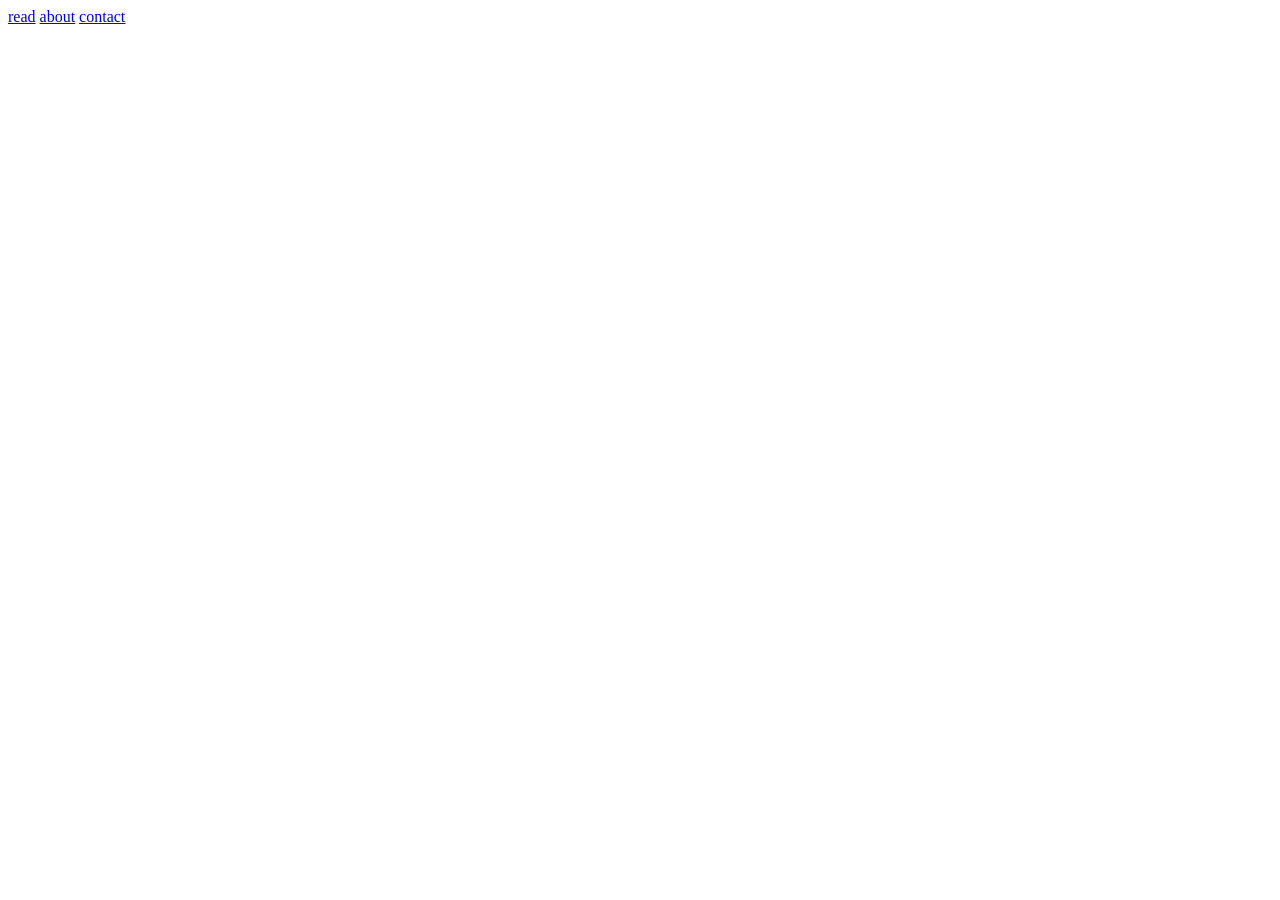
==== about/index.html @ af420810 "deploy: ee0305216e50650cbb8c303782a5658c87aaf716" ====
<!DOCTYPE html>
<html lang="en">
<head>
    <meta charset="UTF-8">
    <meta name="viewport" content="width=device-width, initial-scale=1.0">
    <title>DEPTHS OF OUR MIND</title>
    <link rel="icon" href="/Blog/static/images/homepage/ajwStamp.ico">
    <link rel="stylesheet" href="/Blog/static/css/navbar.css">
    <link rel="stylesheet" href="/Blog/static/css/style.css">
</head>
<body class="body-about">
    <main class="main-content">
        
        <div class="overlay-text">
            <div class="nav-links">
                <a href="/Blog/blogs/" class="nav-item">read</a>
                <a href="/Blog/about/" class="nav-item">about</a>
                <a href="/Blog/contact/" class="nav-item">contact</a>
            </div>
        </div>
        
        
    </main>

    
</body>
</html>
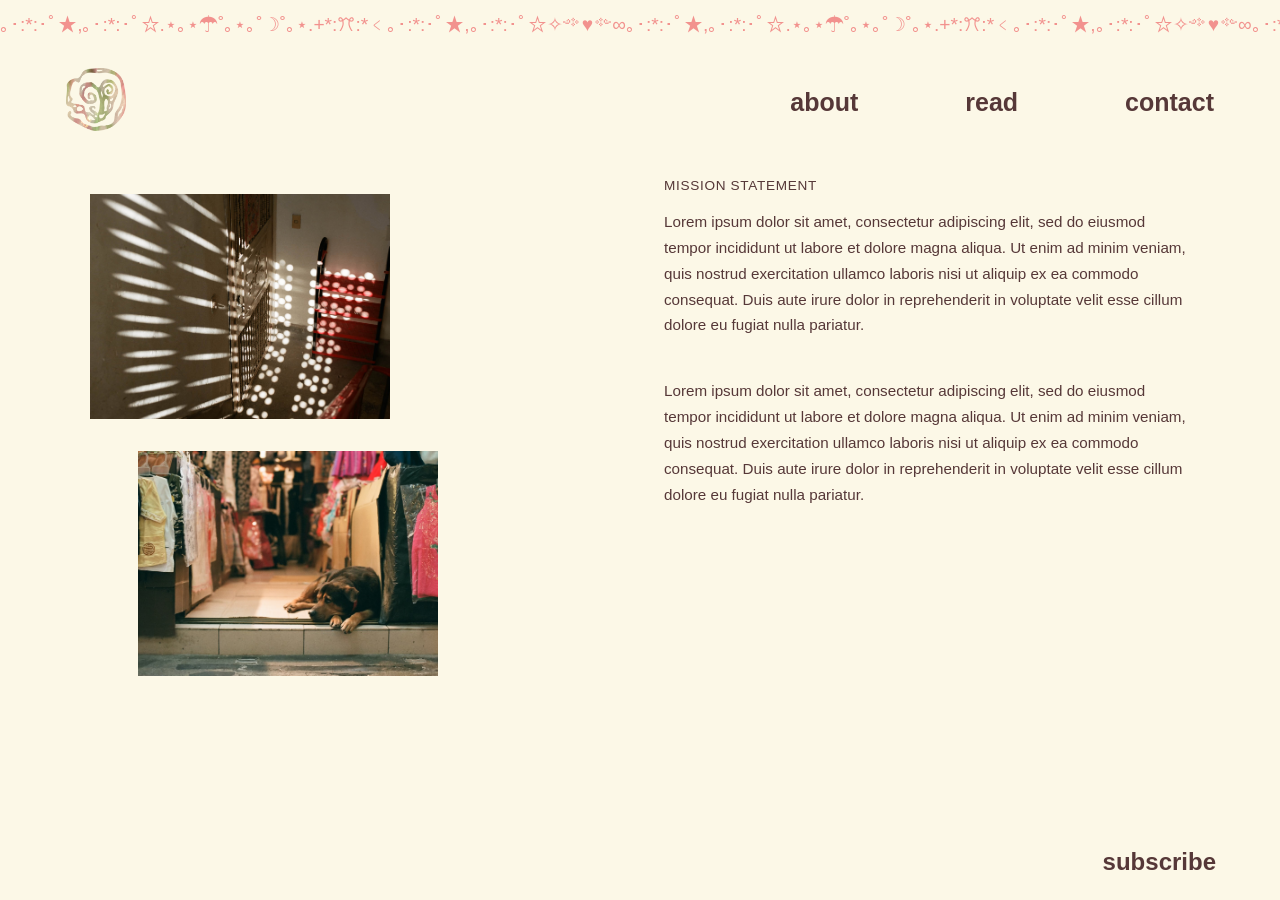
==== commit 524cf31a: "deploy: b0c060d89d01d479d5f9ca537cc24ed0896a7f9c" ====
--- a/about/index.html
+++ b/about/index.html
@@ -3,25 +3,58 @@
 <head>
     <meta charset="UTF-8">
     <meta name="viewport" content="width=device-width, initial-scale=1.0">
-    <title>DEPTHS OF OUR MIND</title>
-    <link rel="icon" href="/Blog/static/images/homepage/ajwStamp.ico">
-    <link rel="stylesheet" href="/Blog/static/css/navbar.css">
-    <link rel="stylesheet" href="/Blog/static/css/style.css">
+    <title>ANGEL OUTSIDER</title>
+    <link rel="icon" href="/static/images/homepage/ajwStamp.ico">
+    <link rel="stylesheet" href="/static/css/navbar.css">
+    <link rel="stylesheet" href="/static/css/style.css">
 </head>
 <body class="body-about">
     <main class="main-content">
         
         <div class="overlay-text">
+            <a href="/home" class="nav-item nav-name">
+                <img src="/static/images/logo.png" alt="Your Name Logo" class="name-logo">
+            </a>
             <div class="nav-links">
-                <a href="/Blog/blogs/" class="nav-item">read</a>
-                <a href="/Blog/about/" class="nav-item">about</a>
-                <a href="/Blog/contact/" class="nav-item">contact</a>
+                <a href="/about/" class="nav-item">about</a>
+                <a href="/blogs/" class="nav-item">read</a>
+                <a href="/contact/" class="nav-item">contact</a>
             </div>
         </div>
         
-        
+        <div class="scrolling-banner">
+    <div class="scrolling-track" id="scrollTrack">
+        <div class="scrolling-item">｡･:*:･ﾟ★,｡･:*:･ﾟ☆.⋆｡⋆☂˚｡⋆｡˚☽˚｡⋆.+*:ꔫ:*﹤｡･:*:･ﾟ★,｡･:*:･ﾟ☆✧༺♥༻∞｡･:*:･ﾟ★,｡･:*:･ﾟ☆.⋆｡⋆☂˚｡⋆｡˚☽˚｡⋆.+*:ꔫ:*﹤｡･:*:･ﾟ★,｡･:*:･ﾟ☆✧༺♥༻∞｡･:*:･ﾟ★,｡･:*:･ﾟ☆.⋆｡⋆☂˚｡⋆｡˚☽˚｡⋆.+*:ꔫ:*﹤｡･:*:･ﾟ★,｡･:*:･ﾟ☆✧༺♥༻∞｡･:*:･ﾟ★,｡･:*:･ﾟ☆.⋆｡⋆☂˚｡⋆｡˚☽˚｡⋆.+*:ꔫ:*﹤｡･:*:･ﾟ★,｡･:*:･ﾟ☆✧༺♥༻∞｡･:*:･ﾟ★,｡･:*:･ﾟ☆</div>
+    </div>
+</div>
+
+<div class="about-sections">
+
+  <div class="about-images">
+    <img src="/static/images/about/IMG_0144.jpg" class="about-image" alt="img1" loading="lazy">
+    <img src="/static/images/about/IMG_6689.jpeg" class="about-image" alt="img2" loading="lazy">
+  </div>
+
+  <div class="about-texts">
+    <div class="about-text">
+      <h2 class="about-label">MISSION STATEMENT</h2>
+      <p>Lorem ipsum dolor sit amet, consectetur adipiscing elit, sed do eiusmod tempor incididunt ut labore et dolore magna aliqua. Ut enim ad minim veniam, quis nostrud exercitation ullamco laboris nisi ut aliquip ex ea commodo consequat. Duis aute irure dolor in reprehenderit in voluptate velit esse cillum dolore eu fugiat nulla pariatur.</p>
+    </div>
+    <div class="about-text">
+      <p>Lorem ipsum dolor sit amet, consectetur adipiscing elit, sed do eiusmod tempor incididunt ut labore et dolore magna aliqua. Ut enim ad minim veniam, quis nostrud exercitation ullamco laboris nisi ut aliquip ex ea commodo consequat. Duis aute irure dolor in reprehenderit in voluptate velit esse cillum dolore eu fugiat nulla pariatur.</p>
+    </div>
+  </div>
+
+</div>
+
     </main>
 
+    <footer>
+        subscribe
+    </footer>
+
+    
+    <script src="/static/js/script.js"></script>
     
 </body>
 </html>
--- a/static/css/navbar.css
+++ b/static/css/navbar.css
@@ -0,0 +1,83 @@
+.overlay-text {
+    position: absolute;
+    top: 60px;
+    left: 0;
+    right: 0;
+    width: 100%;
+    padding: 0 50px;
+    display: flex;
+    z-index: 1000;
+    justify-content: space-between;
+    align-items: center;
+    color: var(--secondary-color);
+    font-size: 25px;
+    font-weight: bold;
+}
+
+.nav-links {
+    display: flex;
+    gap: 75px;
+}
+
+.overlay-text .nav-item {
+    text-decoration: none;
+    color: inherit;
+    font-weight: bold;
+    padding: 8px 16px;
+    transition: all 0.3s ease;
+}
+
+.overlay-text .nav-item:visited,
+.overlay-text .nav-item:link {
+    color: inherit;
+    text-decoration: none;
+}
+
+.overlay-text .nav-item:hover {
+    font-style: italic;
+}
+
+.name-logo {
+    height: 2.5em;
+    width: auto;
+    transition: transform 0.3s ease;
+}
+
+.name-logo:hover {
+    transform: scale(1.01);
+}
+
+
+@media (max-width: 768px) {
+    .overlay-text {
+        margin-top: 20px;
+        flex-direction: column;
+        gap: 15px;
+        top: 10px;
+        font-size: 20px;
+    }
+    
+    .nav-links {
+        gap: 20px;
+    }
+    
+    .overlay-text .nav-item {
+        font-size: 20px;
+        padding: 6px 12px;
+    }
+}
+
+@media (max-width: 480px) {
+    .overlay-text {
+        gap: 10px;
+        font-size: 16px;
+    }
+
+    .overlay-text .nav-item {
+        font-size: 16px;
+        padding: 10px 12px;
+        min-height: 44px;
+        display: inline-flex;
+        align-items: center;
+    }
+}
--- a/static/css/style.css
+++ b/static/css/style.css
@@ -0,0 +1,312 @@
+:root {
+    --primary-color: #F2928E;
+    --secondary-color: #563838;
+    --accent-color: #AFC583;
+    --background-color: #fcf8e7;
+    --text-bg: rgba(255, 255, 255, 0.95);
+    --font-family: 'Helvetica', 'Arial', sans-serif;
+}
+* {
+    margin: 0;
+    padding: 0;
+    box-sizing: border-box;
+}
+
+.body-home,
+.body-about,
+.body-contact {
+    display: flex;
+    font-family: var(--font-family);
+    overflow: hidden;
+    background-color: var(--background-color);
+    align-items: center;
+}
+
+.body-blog {
+    display: flex;
+    font-family: var(--font-family);
+    background-color: var(--background-color);
+    align-items: center;
+}
+
+
+.blog-container {
+    background-color: var(--background-color);
+    width: 100vw;
+    height: 100vh;
+    position: relative;
+    overflow: hidden;
+}
+
+.main-content {
+    background-color: var(--background-color);
+    width: 100vw;
+    height: 100vh;
+    position: relative;
+    overflow-y: scroll;
+    scrollbar-width: thin;
+    scrollbar-color: var(--accent-color) var(--background-color);
+}
+
+.main-text {
+    font-weight: bold;
+    font-size: 3em;
+    color: var(--primary-color);
+    position: absolute;
+    top: 50%;
+    left: 50%;
+    transform: translate(-50%, -50%);
+    z-index: 100;
+    pointer-events: none; 
+}
+
+.contact-text {
+    font-size: 1em;
+    color: var(--secondary-color);
+    position: absolute;
+    top: 50%;
+    left: 50%;
+    transform: translate(-50%, -50%);
+}
+
+
+footer {
+    font-weight: bold;
+    font-size: 1.5em;
+    color: var(--secondary-color);
+    position: fixed; 
+    bottom: 1.5rem;
+    right: 4rem; 
+    z-index: 1001;
+}
+
+.landing {
+    background-size: cover;
+    background-repeat: no-repeat;
+    background-position: center;
+    background-color: var(--background-color);
+    height: 100vh;
+    margin: 0;
+    color: white;
+    text-align: center;
+    padding-top: clamp(30px, 5vh, 80px);
+}
+
+.scrolling-banner {
+    width: 100%;
+    overflow: hidden;
+    color: var(--primary-color);
+    padding: 12px 0;
+    white-space: nowrap;
+}
+
+.scrolling-track {
+    display: inline-flex;
+    gap: 0px;
+    animation: scroll 30s linear infinite;
+}
+
+.scrolling-item {
+    font-size: clamp(0.9rem, 2vw, 1.2rem);
+    flex-shrink: 0;
+    user-select: none;
+    -webkit-user-select: none;
+    -moz-user-select: none;
+    -ms-user-select: none;
+}
+
+.playground {
+    width: 100%;
+    height: 100%;
+    position: absolute;  
+    top: 0;
+    left: 0;
+    z-index: 10;          
+    overflow: hidden;
+    pointer-events: none;  
+}
+
+.draggable {
+    pointer-events: auto;  
+    width: 12%;
+    height: auto;
+    position: absolute;
+    top: 50%;
+    left: 50%;
+    cursor: grab;
+    z-index: 10;
+    transition: transform 0.2s ease;
+    -webkit-user-drag: none;
+    user-select: none;
+    -webkit-touch-callout: none;
+}
+
+.draggable:active {
+    cursor: grabbing;
+}
+
+.draggable.dragging {
+    cursor: grabbing;
+    z-index: 1000;
+}
+
+@media (max-width: 768px) {
+    .draggable {
+        width: 22%;
+    }
+}
+
+@media (max-width: 480px) {
+    .draggable {
+        width: 30%;
+    }
+}
+
+@keyframes scroll {
+    from { transform: translateX(0); }
+    to   { transform: translateX(-50%); }
+}
+
+@media (max-width: 600px) {
+    footer {
+        left: 0;
+        right: 0;
+        text-align: center;
+        padding: 1rem;
+    }
+}
+
+.posts-grid {
+    display: grid;
+    grid-template-columns: repeat(3, 1fr);
+    gap: 2rem;
+    padding: 2rem;
+    max-width: 1200px;
+    margin: 0 auto;
+    margin-top: 10%;
+}
+
+.post-card {
+    display: flex;
+    flex-direction: column;
+}
+
+.post-card a {
+    text-decoration: none;
+    color: inherit;
+}
+
+.post-image {
+    width: 100%;
+    aspect-ratio: 4 / 3;   
+    overflow: hidden;
+    background-color: var(--secondary-color);
+}
+
+.post-image img {
+    width: 100%;
+    height: 100%;
+    object-fit: cover;
+    display: block;
+    transition: transform 0.3s ease;
+}
+
+.post-card:hover .post-image img {
+    transform: scale(1.03);
+}
+
+.post-title {
+    margin-top: 0.75rem;
+    font-size: 1rem;
+    font-weight: bold;
+    color: var(--secondary-color);
+}
+
+/* Tablet: 2 columns */
+@media (max-width: 768px) {
+    .posts-grid {
+        grid-template-columns: repeat(2, 1fr);
+        margin-top: 20%;
+    }
+}
+
+/* Mobile: 1 column */
+@media (max-width: 480px) {
+    .posts-grid {
+        grid-template-columns: 1fr;
+        margin-top: 40%;
+    }
+}
+
+.about-sections {
+    display: grid;
+    grid-template-columns: 1fr 1fr;
+    max-width: 1100px;
+    margin: 0 auto;
+    gap: 0 3rem;
+    margin-top: 10%;
+}
+
+.about-images {
+    display: flex;
+    flex-direction: column;
+    gap: 2rem;
+    padding-top: 1rem;
+}
+
+.about-image:nth-child(1) { margin-left: 0; }
+.about-image:nth-child(2) { margin-left: 3rem; }
+
+.about-images img {
+    width: 100%;
+    max-width: 300px;
+    aspect-ratio: 4 / 3;
+    object-fit: cover;
+    display: block;
+}
+
+.about-texts {
+    display: flex;
+    flex-direction: column;
+    gap: 2.5rem;
+}
+
+.about-label {
+    font-size: 0.85rem;
+    font-weight: normal;
+    letter-spacing: 0.05em;
+    color: var(--secondary-color);
+    margin-bottom: 1rem;
+}
+
+.about-text p {
+    font-size: 0.95rem;
+    line-height: 1.7;
+    color: var(--secondary-color);
+}
+
+@media (max-width: 768px) {
+    .about-sections {
+        grid-template-columns: 1fr;
+        margin-top: 25%;
+        margin-bottom: 10%;
+        padding: 0 1rem;
+    }
+
+    .about-images {
+        flex-direction: row;
+        flex-wrap: wrap;
+        justify-content: center;
+        margin-bottom: 10px;
+    }
+
+    .about-image {
+        margin-left: 0 !important;
+    }
+}
+
+@media (max-width: 480px) {
+    .about-sections {
+        margin-top: 45%;
+    }
+}
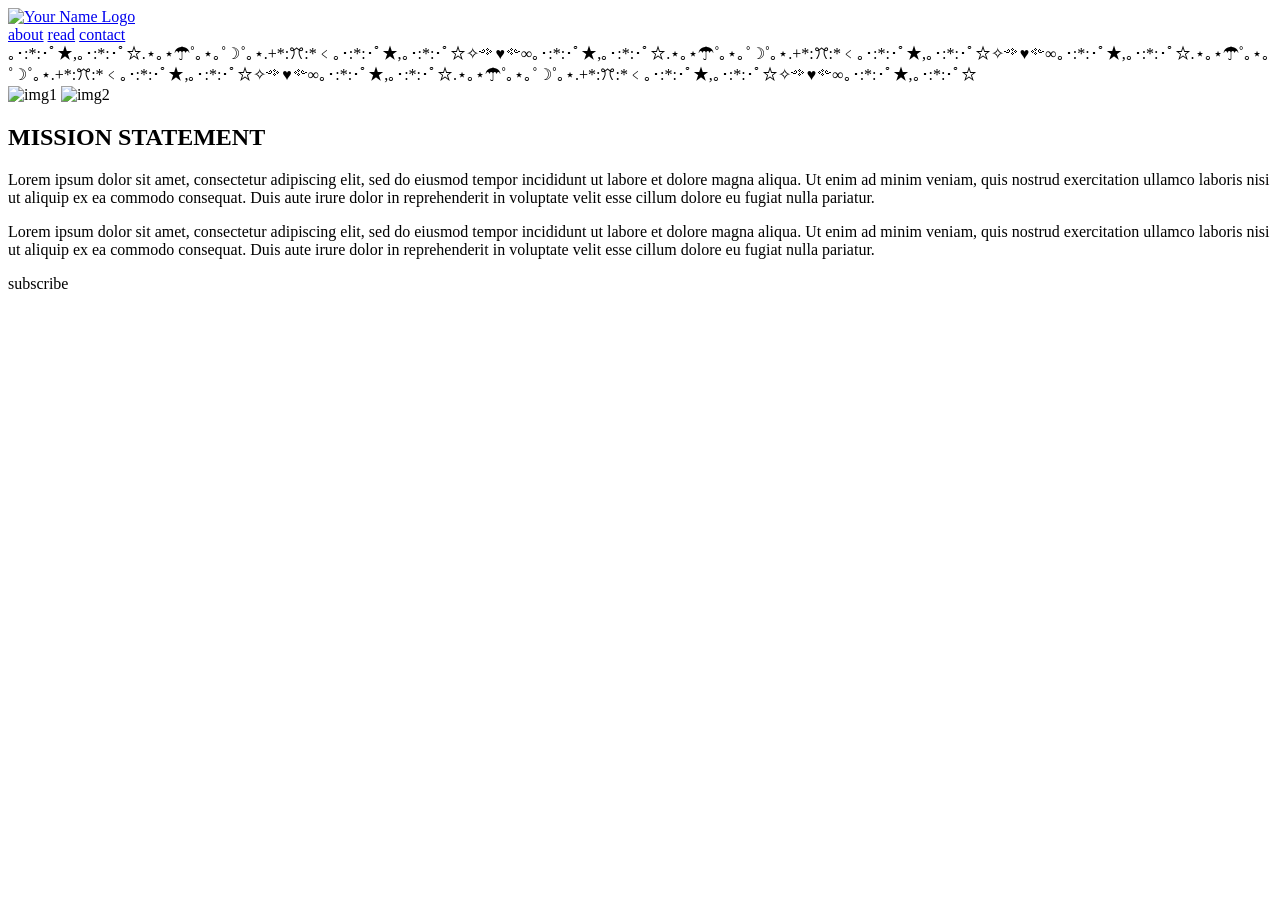
==== commit c7c4d67d: "deploy: a4a26a825dd7610cfc35749717d3e2aaca4fcf0f" ====
--- a/about/index.html
+++ b/about/index.html
@@ -4,21 +4,21 @@
     <meta charset="UTF-8">
     <meta name="viewport" content="width=device-width, initial-scale=1.0">
     <title>ANGEL OUTSIDER</title>
-    <link rel="icon" href="/static/images/homepage/ajwStamp.ico">
-    <link rel="stylesheet" href="/static/css/navbar.css">
-    <link rel="stylesheet" href="/static/css/style.css">
+    <link rel="icon" href="/Blog/static/images/logo.ico">
+    <link rel="stylesheet" href="/Blog/static/css/navbar.css">
+    <link rel="stylesheet" href="/Blog/static/css/style.css">
 </head>
 <body class="body-about">
     <main class="main-content">
         
         <div class="overlay-text">
-            <a href="/home" class="nav-item nav-name">
-                <img src="/static/images/logo.png" alt="Your Name Logo" class="name-logo">
+            <a href="/Blog/home" class="nav-item nav-name">
+                <img src="/Blog/static/images/logo.png" alt="Your Name Logo" class="name-logo">
             </a>
             <div class="nav-links">
-                <a href="/about/" class="nav-item">about</a>
-                <a href="/blogs/" class="nav-item">read</a>
-                <a href="/contact/" class="nav-item">contact</a>
+                <a href="/Blog/about/" class="nav-item">about</a>
+                <a href="/Blog/blogs/" class="nav-item">read</a>
+                <a href="/Blog/contact/" class="nav-item">contact</a>
             </div>
         </div>
         
@@ -31,8 +31,8 @@
 <div class="about-sections">
 
   <div class="about-images">
-    <img src="/static/images/about/IMG_0144.jpg" class="about-image" alt="img1" loading="lazy">
-    <img src="/static/images/about/IMG_6689.jpeg" class="about-image" alt="img2" loading="lazy">
+    <img src="/Blog/static/images/about/IMG_0144.jpg" class="about-image" alt="img1" loading="lazy">
+    <img src="/Blog/static/images/about/IMG_6689.jpeg" class="about-image" alt="img2" loading="lazy">
   </div>
 
   <div class="about-texts">
@@ -54,7 +54,7 @@
     </footer>
 
     
-    <script src="/static/js/script.js"></script>
+    <script src="/Blog/static/js/script.js"></script>
     
 </body>
 </html>
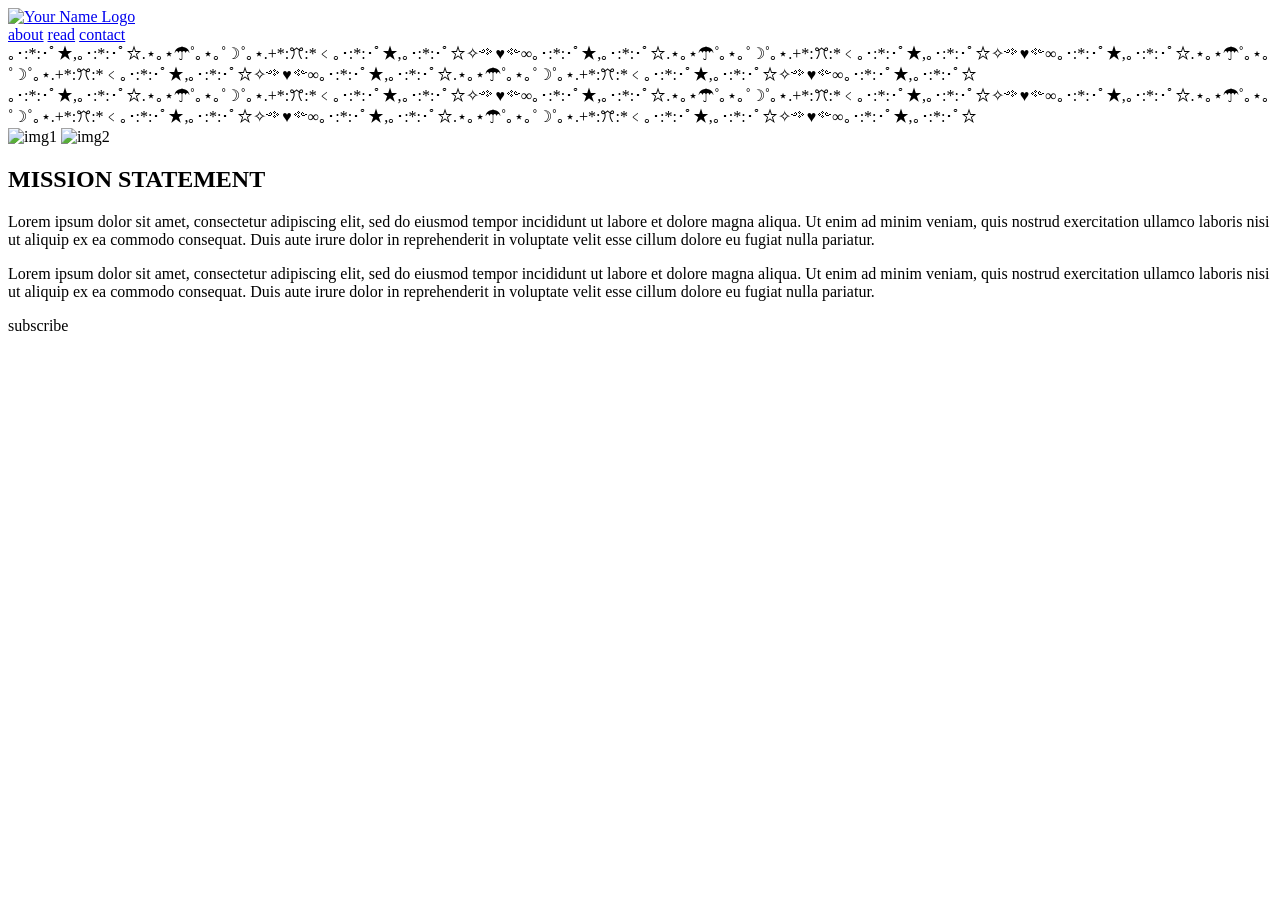
==== commit fffa7e9f: "deploy: d164f3f73f429fa64001cf9e29249cba4ff76841" ====
--- a/about/index.html
+++ b/about/index.html
@@ -4,35 +4,35 @@
     <meta charset="UTF-8">
     <meta name="viewport" content="width=device-width, initial-scale=1.0">
     <title>ANGEL OUTSIDER</title>
-    <link rel="icon" href="/Blog/static/images/logo.ico">
-    <link rel="stylesheet" href="/Blog/static/css/navbar.css">
-    <link rel="stylesheet" href="/Blog/static/css/style.css">
+    <link rel="icon" href="/AngelOutsider/static/images/logo.ico">
+    <link rel="stylesheet" href="/AngelOutsider/static/css/navbar.css">
+    <link rel="stylesheet" href="/AngelOutsider/static/css/style.css">
 </head>
 <body class="body-about">
     <main class="main-content">
         
         <div class="overlay-text">
-            <a href="/Blog/home" class="nav-item nav-name">
-                <img src="/Blog/static/images/logo.png" alt="Your Name Logo" class="name-logo">
+            <a href="/AngelOutsider/home" class="nav-item nav-name">
+                <img src="/AngelOutsider/static/images/logo.png" alt="Your Name Logo" class="name-logo">
             </a>
             <div class="nav-links">
-                <a href="/Blog/about/" class="nav-item">about</a>
-                <a href="/Blog/blogs/" class="nav-item">read</a>
-                <a href="/Blog/contact/" class="nav-item">contact</a>
+                <a href="/AngelOutsider/about/" class="nav-item">about</a>
+                <a href="/AngelOutsider/blogs/" class="nav-item">read</a>
+                <a href="/AngelOutsider/contact/" class="nav-item">contact</a>
             </div>
         </div>
         
         <div class="scrolling-banner">
-    <div class="scrolling-track" id="scrollTrack">
-        <div class="scrolling-item">｡･:*:･ﾟ★,｡･:*:･ﾟ☆.⋆｡⋆☂˚｡⋆｡˚☽˚｡⋆.+*:ꔫ:*﹤｡･:*:･ﾟ★,｡･:*:･ﾟ☆✧༺♥༻∞｡･:*:･ﾟ★,｡･:*:･ﾟ☆.⋆｡⋆☂˚｡⋆｡˚☽˚｡⋆.+*:ꔫ:*﹤｡･:*:･ﾟ★,｡･:*:･ﾟ☆✧༺♥༻∞｡･:*:･ﾟ★,｡･:*:･ﾟ☆.⋆｡⋆☂˚｡⋆｡˚☽˚｡⋆.+*:ꔫ:*﹤｡･:*:･ﾟ★,｡･:*:･ﾟ☆✧༺♥༻∞｡･:*:･ﾟ★,｡･:*:･ﾟ☆.⋆｡⋆☂˚｡⋆｡˚☽˚｡⋆.+*:ꔫ:*﹤｡･:*:･ﾟ★,｡･:*:･ﾟ☆✧༺♥༻∞｡･:*:･ﾟ★,｡･:*:･ﾟ☆</div>
-    </div>
-</div>
-
-<div class="about-sections">
+            <div class="scrolling-track">
+                <div class="scrolling-item" aria-hidden="true">｡･:*:･ﾟ★,｡･:*:･ﾟ☆.⋆｡⋆☂˚｡⋆｡˚☽˚｡⋆.+*:ꔫ:*﹤｡･:*:･ﾟ★,｡･:*:･ﾟ☆✧༺♥༻∞｡･:*:･ﾟ★,｡･:*:･ﾟ☆.⋆｡⋆☂˚｡⋆｡˚☽˚｡⋆.+*:ꔫ:*﹤｡･:*:･ﾟ★,｡･:*:･ﾟ☆✧༺♥༻∞｡･:*:･ﾟ★,｡･:*:･ﾟ☆.⋆｡⋆☂˚｡⋆｡˚☽˚｡⋆.+*:ꔫ:*﹤｡･:*:･ﾟ★,｡･:*:･ﾟ☆✧༺♥༻∞｡･:*:･ﾟ★,｡･:*:･ﾟ☆.⋆｡⋆☂˚｡⋆｡˚☽˚｡⋆.+*:ꔫ:*﹤｡･:*:･ﾟ★,｡･:*:･ﾟ☆✧༺♥༻∞｡･:*:･ﾟ★,｡･:*:･ﾟ☆</div>
+                <div class="scrolling-item" aria-hidden="true">｡･:*:･ﾟ★,｡･:*:･ﾟ☆.⋆｡⋆☂˚｡⋆｡˚☽˚｡⋆.+*:ꔫ:*﹤｡･:*:･ﾟ★,｡･:*:･ﾟ☆✧༺♥༻∞｡･:*:･ﾟ★,｡･:*:･ﾟ☆.⋆｡⋆☂˚｡⋆｡˚☽˚｡⋆.+*:ꔫ:*﹤｡･:*:･ﾟ★,｡･:*:･ﾟ☆✧༺♥༻∞｡･:*:･ﾟ★,｡･:*:･ﾟ☆.⋆｡⋆☂˚｡⋆｡˚☽˚｡⋆.+*:ꔫ:*﹤｡･:*:･ﾟ★,｡･:*:･ﾟ☆✧༺♥༻∞｡･:*:･ﾟ★,｡･:*:･ﾟ☆.⋆｡⋆☂˚｡⋆｡˚☽˚｡⋆.+*:ꔫ:*﹤｡･:*:･ﾟ★,｡･:*:･ﾟ☆✧༺♥༻∞｡･:*:･ﾟ★,｡･:*:･ﾟ☆</div>
+            </div>
+        </div>
+        <div class="about-sections">
 
   <div class="about-images">
-    <img src="/Blog/static/images/about/IMG_0144.jpg" class="about-image" alt="img1" loading="lazy">
-    <img src="/Blog/static/images/about/IMG_6689.jpeg" class="about-image" alt="img2" loading="lazy">
+    <img src="/AngelOutsider/static/images/IMG_0144.jpg" class="about-image" alt="img1" loading="lazy">
+    <img src="/AngelOutsider/static/images/IMG_6689.jpeg" class="about-image" alt="img2" loading="lazy">
   </div>
 
   <div class="about-texts">
@@ -54,7 +54,7 @@
     </footer>
 
     
-    <script src="/Blog/static/js/script.js"></script>
+    <script src="/AngelOutsider/static/js/script.js"></script>
     
 </body>
 </html>
